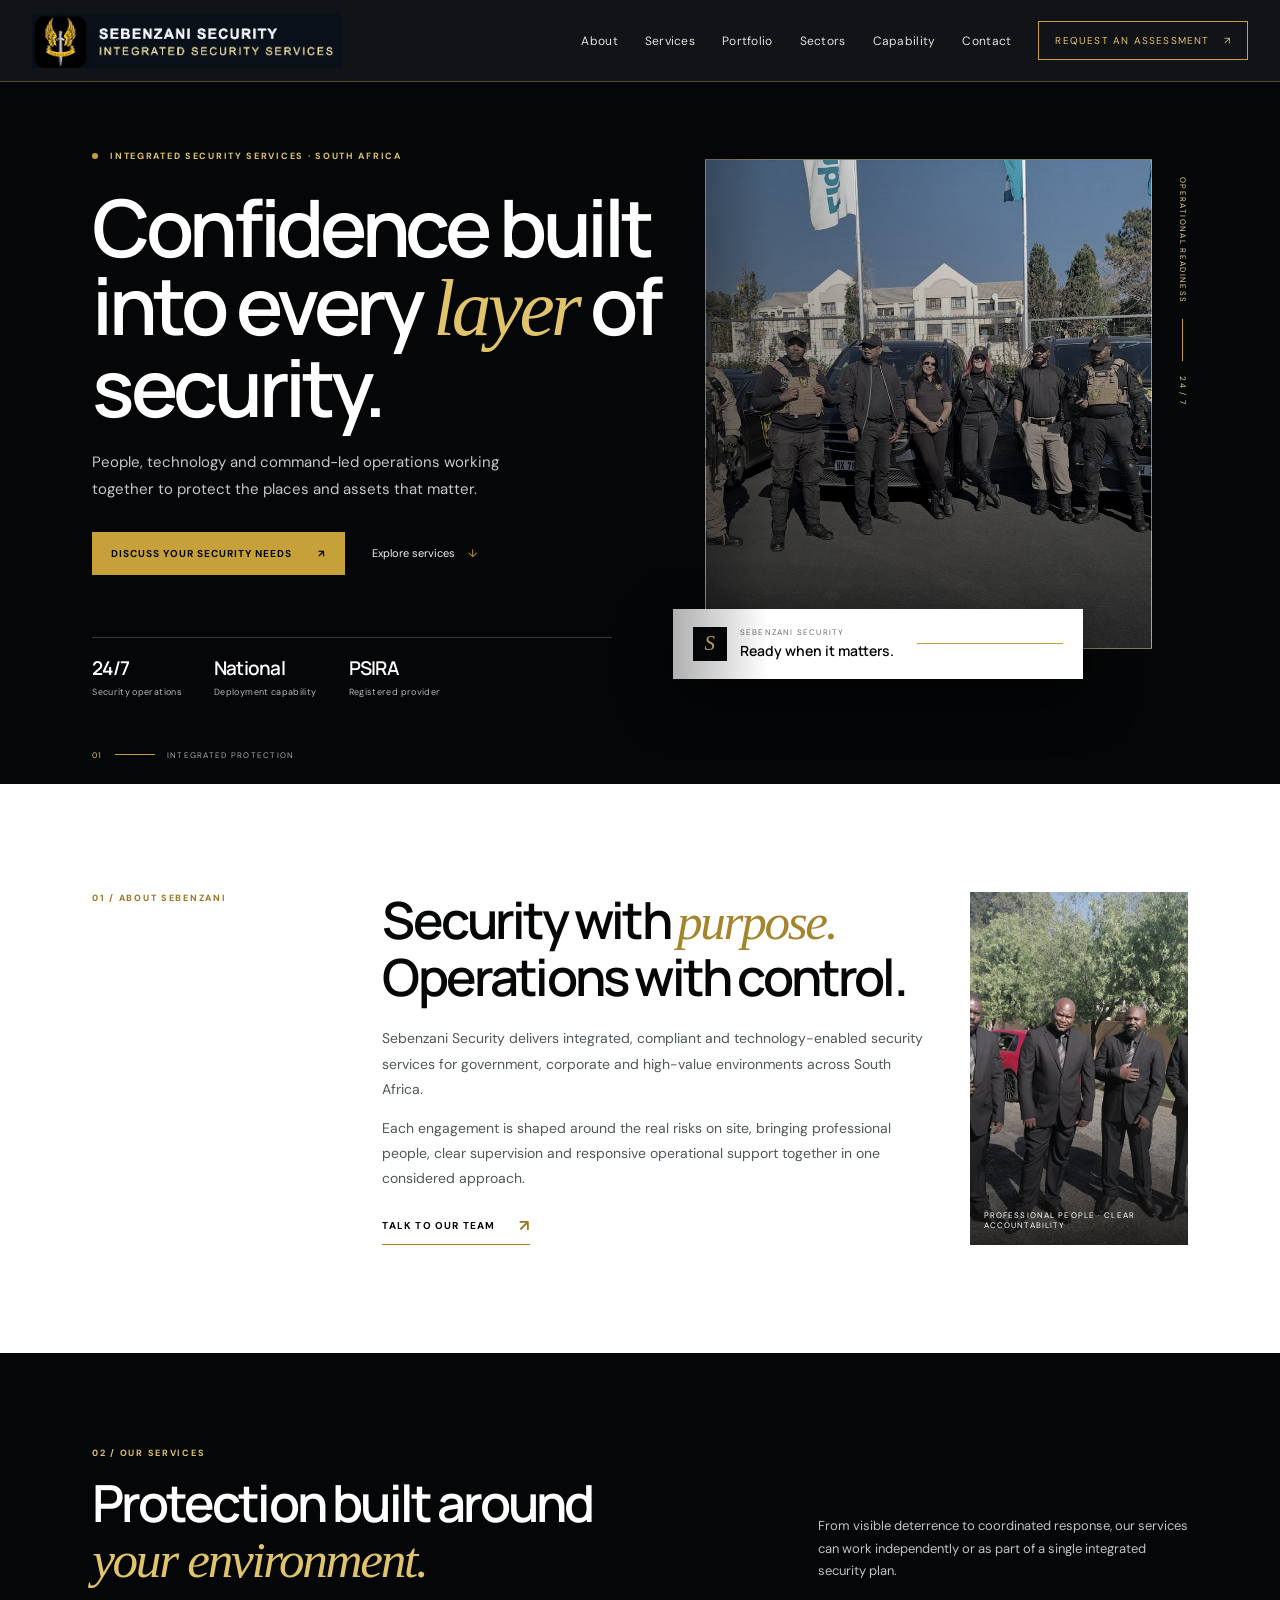
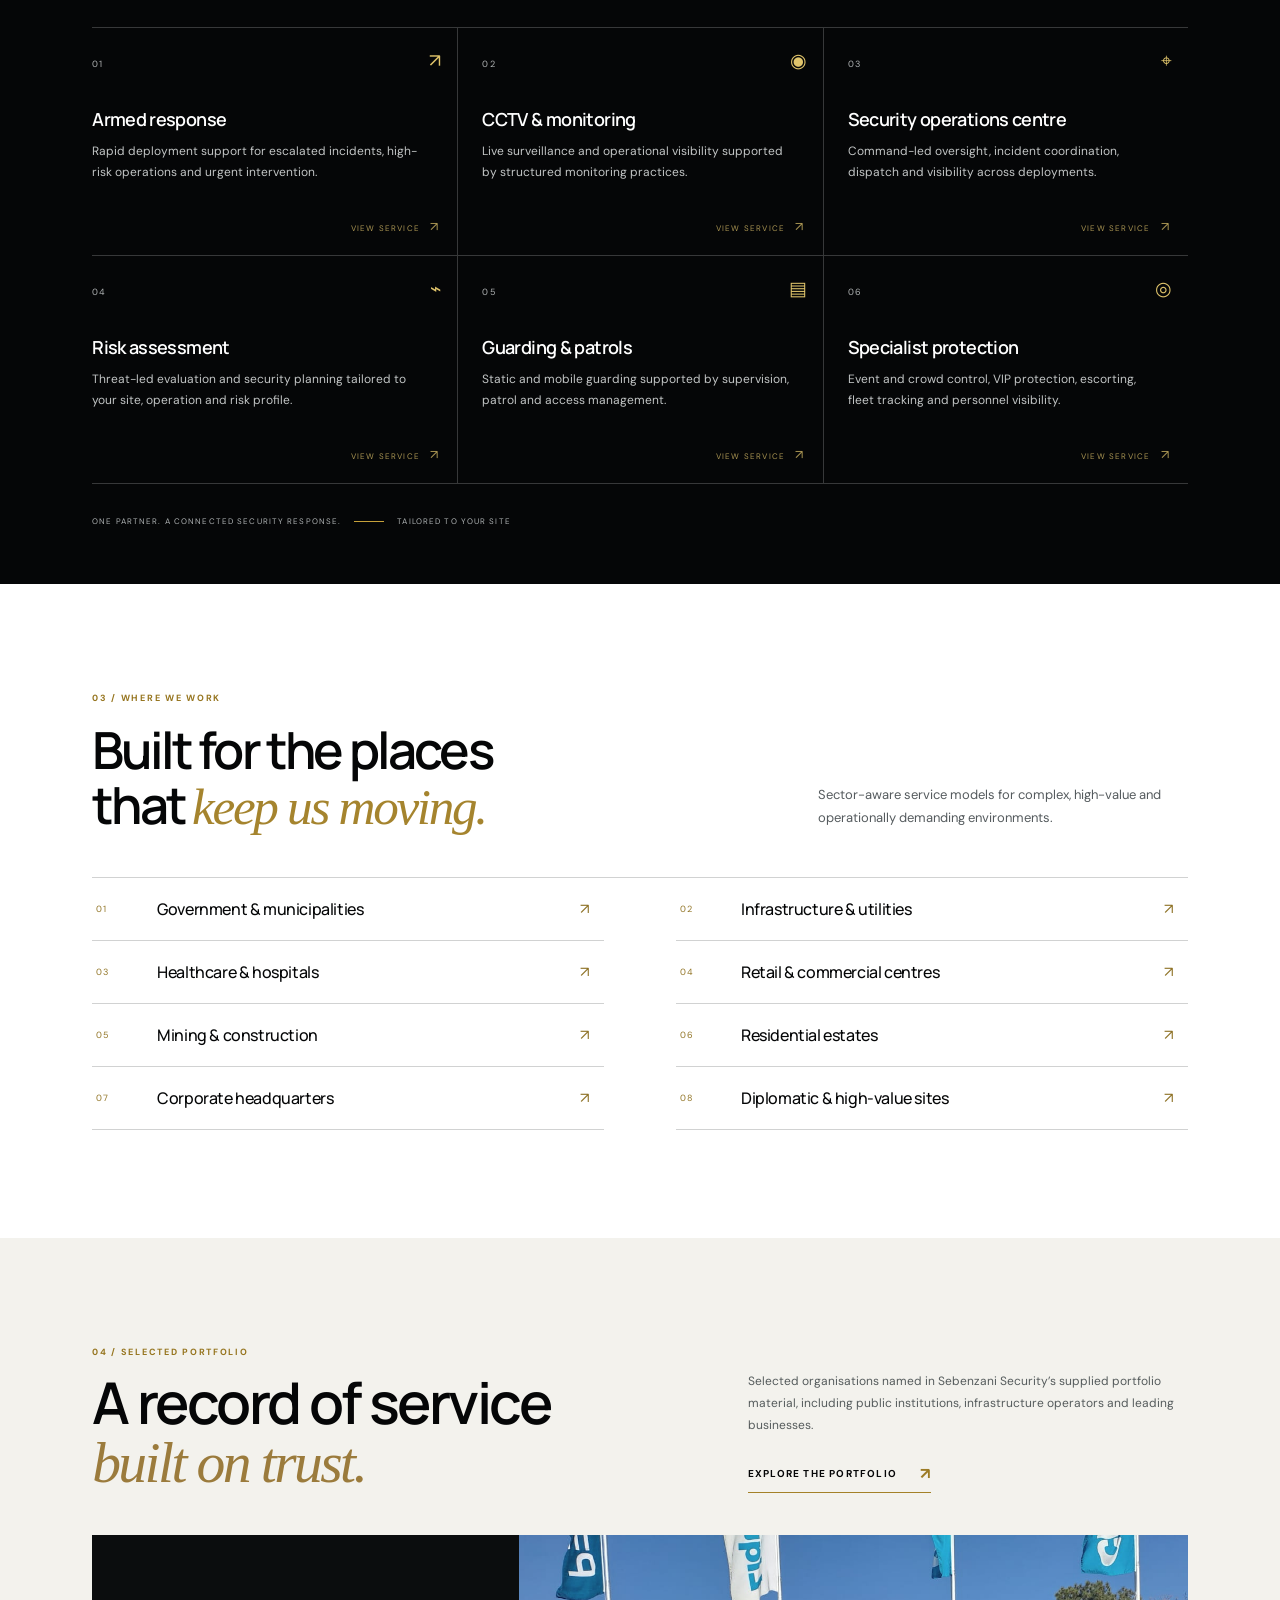
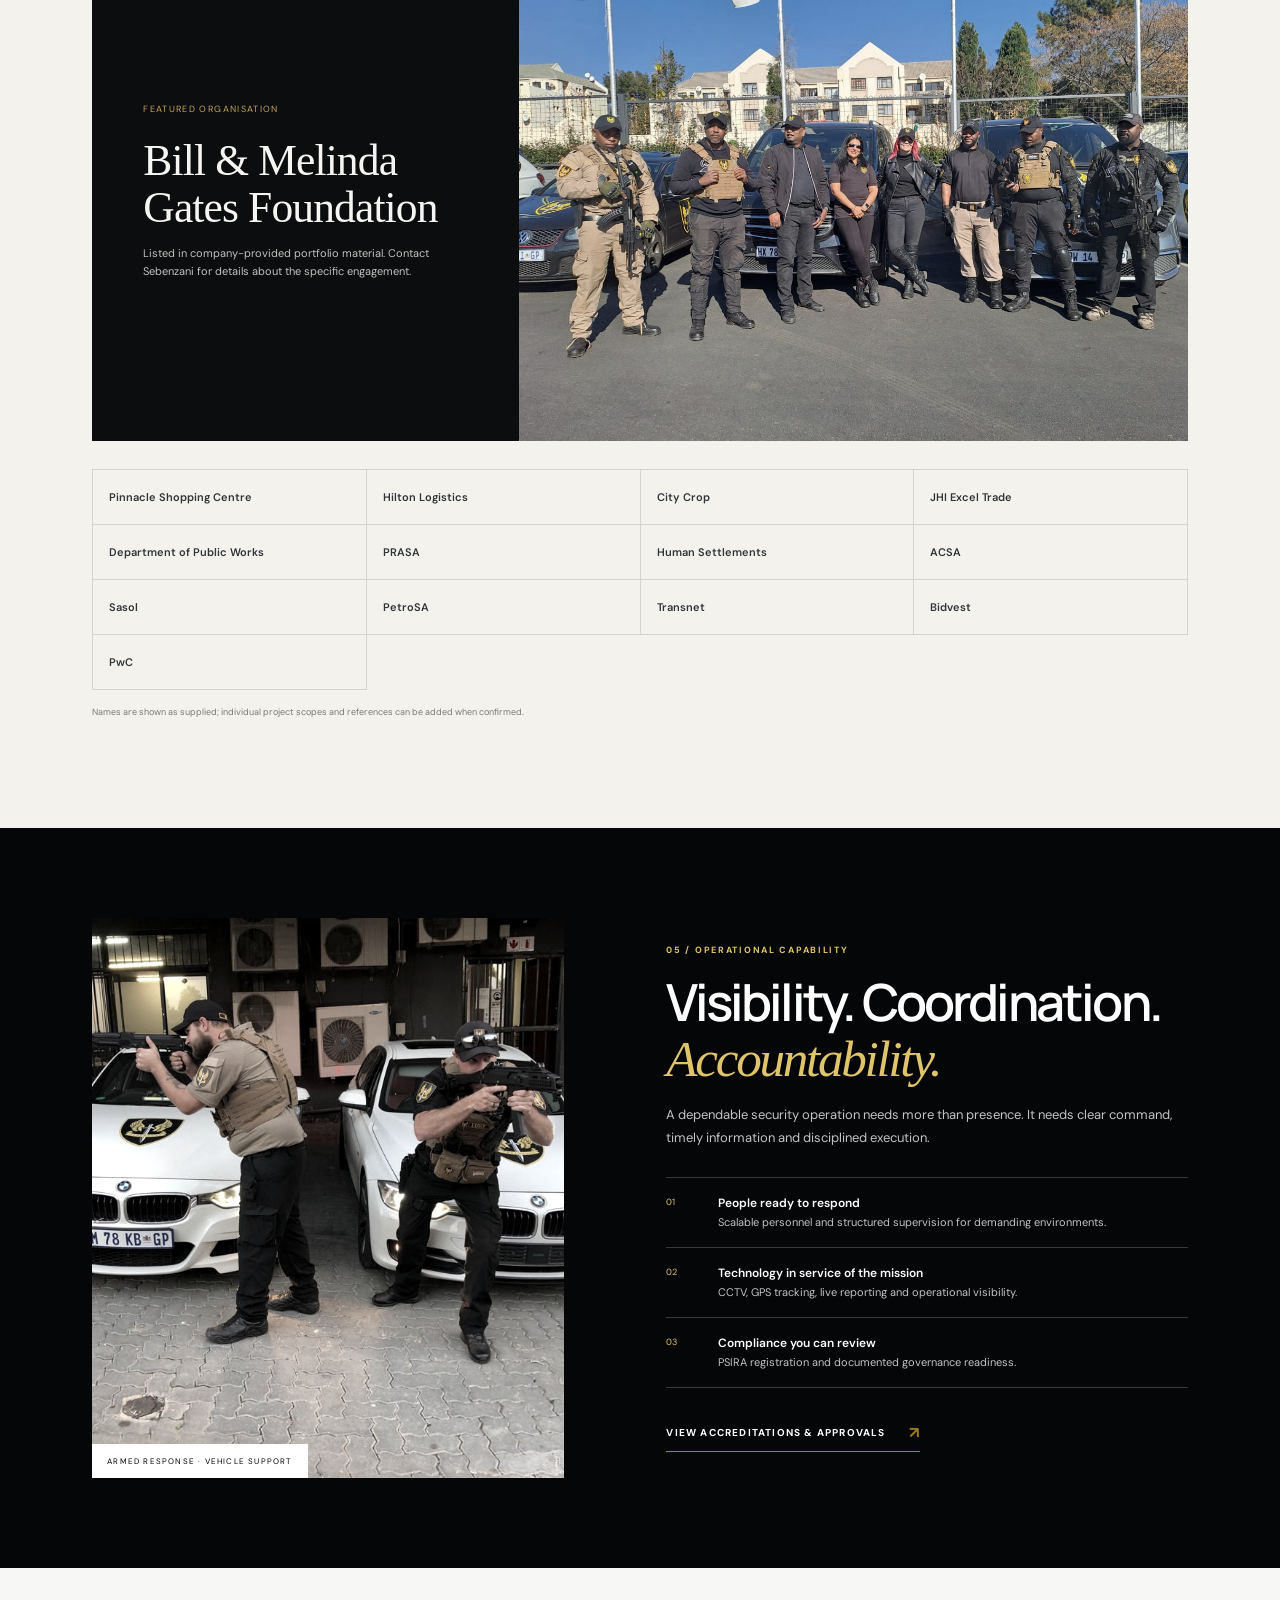
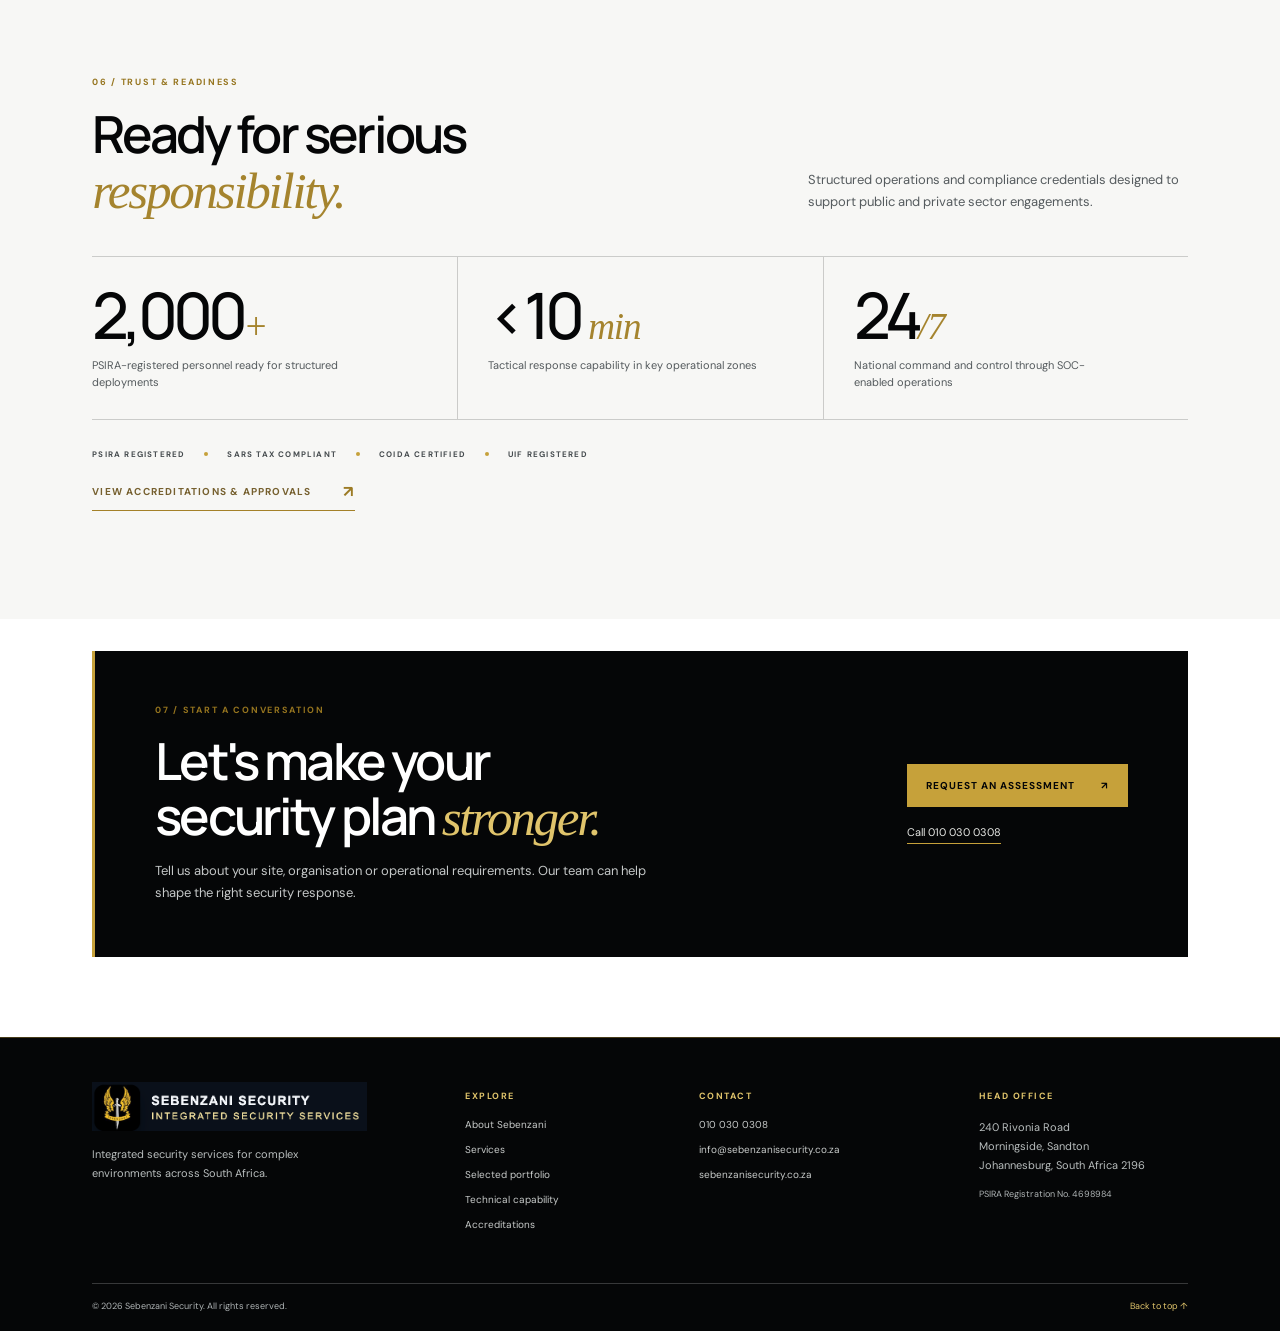
==== index.html @ d7dbc079 "Prepare Sebenzani Security site for deployment" ====
<!doctype html>
<html lang="en-ZA">
<head>
  <meta charset="utf-8">
  <meta name="viewport" content="width=device-width, initial-scale=1">
  <meta name="theme-color" content="#111820">
  <meta name="description" content="Sebenzani Security delivers integrated security services, armed response, CCTV monitoring and operational support across South Africa.">
  <title>Sebenzani Security | Integrated Security Services</title>
  <link rel="stylesheet" href="styles.css">
</head>
<body>
  <a class="skip-link" href="#main">Skip to content</a>
  <header class="site-header">
    <div class="nav-wrap">
      <a class="brand" href="#home" aria-label="Sebenzani Security home">
        <img src="assets/logo-header.png" alt="Sebenzani Security — Integrated Security Services">
      </a>
      <button class="menu-toggle" aria-expanded="false" aria-controls="site-nav" aria-label="Open navigation"><span></span><span></span></button>
      <nav id="site-nav" class="site-nav" aria-label="Main navigation">
        <a href="#about">About</a><a href="#services">Services</a><a href="#portfolio">Portfolio</a><a href="#sectors">Sectors</a><a href="#capability">Capability</a><a href="#contact">Contact</a>
        <a class="nav-cta" href="assessment.html">Request an assessment <span aria-hidden="true">↗</span></a>
      </nav>
    </div>
  </header>

  <main id="main">
    <section class="hero" id="home">
      <div class="hero-copy">
        <p class="eyebrow"><span></span> Integrated security services · South Africa</p>
        <h1>Confidence built into every <em>layer</em> of security.</h1>
        <p class="hero-lede">People, technology and command-led operations working together to protect the places and assets that matter.</p>
        <div class="hero-actions"><a class="button button-gold" href="assessment.html">Discuss your security needs <span aria-hidden="true">↗</span></a><a class="text-link" href="#services">Explore services <span aria-hidden="true">↓</span></a></div>
        <div class="hero-proof"><div><strong>24/7</strong><span>Security operations</span></div><div><strong>National</strong><span>Deployment capability</span></div><div><strong>PSIRA</strong><span>Registered provider</span></div></div>
      </div>
      <div class="hero-visual" role="img" aria-label="Sebenzani security operations, personnel and fleet">
        <div class="visual-image"></div>
        <div class="visual-caption"><span class="caption-mark">S</span><div><small>SEBENZANI SECURITY</small><strong>Ready when it matters.</strong></div><span class="caption-rule"></span></div>
        <div class="vertical-note">OPERATIONAL READINESS <i></i> 24 / 7</div>
      </div>
      <div class="hero-index"><span>01</span><i></i><span>INTEGRATED PROTECTION</span></div>
    </section>

    <section class="intro section" id="about">
      <div class="section-kicker">01 / ABOUT SEBENZANI</div>
      <div class="intro-main"><h2>Security with <em>purpose.</em><br>Operations with control.</h2><p>Sebenzani Security delivers integrated, compliant and technology-enabled security services for government, corporate and high-value environments across South Africa.</p><p>Each engagement is shaped around the real risks on site, bringing professional people, clear supervision and responsive operational support together in one considered approach.</p><a class="arrow-link" href="#contact">Talk to our team <span>↗</span></a></div>
      <div class="intro-side intro-photo"><img src="assets/team-professional.jpg" alt="Sebenzani Security team in professional business attire"><span>PROFESSIONAL PEOPLE · CLEAR ACCOUNTABILITY</span></div>
    </section>

    <section class="services section section-dark" id="services">
      <div class="section-top"><div><div class="section-kicker">02 / OUR SERVICES</div><h2>Protection built around<br><em>your environment.</em></h2></div><p>From visible deterrence to coordinated response, our services can work independently or as part of a single integrated security plan.</p></div>
      <div class="service-grid">
        <article class="service-card"><span class="card-number">01</span><div class="service-icon">↗</div><h3>Armed response</h3><p>Rapid deployment support for escalated incidents, high-risk operations and urgent intervention.</p><a href="services/armed-response.html" aria-label="View armed response service details">View service <span>↗</span></a></article>
        <article class="service-card"><span class="card-number">02</span><div class="service-icon">◉</div><h3>CCTV &amp; monitoring</h3><p>Live surveillance and operational visibility supported by structured monitoring practices.</p><a href="services/cctv-monitoring.html" aria-label="View CCTV and monitoring service details">View service <span>↗</span></a></article>
        <article class="service-card"><span class="card-number">03</span><div class="service-icon">⌖</div><h3>Security operations centre</h3><p>Command-led oversight, incident coordination, dispatch and visibility across deployments.</p><a href="services/security-operations-centre.html" aria-label="View security operations centre service details">View service <span>↗</span></a></article>
        <article class="service-card"><span class="card-number">04</span><div class="service-icon">⌁</div><h3>Risk assessment</h3><p>Threat-led evaluation and security planning tailored to your site, operation and risk profile.</p><a href="services/risk-assessment.html" aria-label="View risk assessment service details">View service <span>↗</span></a></article>
        <article class="service-card"><span class="card-number">05</span><div class="service-icon">▤</div><h3>Guarding &amp; patrols</h3><p>Static and mobile guarding supported by supervision, patrol and access management.</p><a href="services/guarding-patrols.html" aria-label="View guarding and patrols service details">View service <span>↗</span></a></article>
        <article class="service-card"><span class="card-number">06</span><div class="service-icon">◎</div><h3>Specialist protection</h3><p>Event and crowd control, VIP protection, escorting, fleet tracking and personnel visibility.</p><a href="services/specialist-protection.html" aria-label="View specialist protection service details">View service <span>↗</span></a></article>
      </div>
      <div class="service-foot"><span>ONE PARTNER. A CONNECTED SECURITY RESPONSE.</span><span class="gold-dash"></span><span>TAILORED TO YOUR SITE</span></div>
    </section>

    <section class="sectors section" id="sectors">
      <div class="section-kicker">03 / WHERE WE WORK</div>
      <div class="sector-heading"><h2>Built for the places<br>that <em>keep us moving.</em></h2><p>Sector-aware service models for complex, high-value and operationally demanding environments.</p></div>
      <div class="sector-list">
        <div><span>01</span><strong>Government &amp; municipalities</strong><b>↗</b></div><div><span>02</span><strong>Infrastructure &amp; utilities</strong><b>↗</b></div>
        <div><span>03</span><strong>Healthcare &amp; hospitals</strong><b>↗</b></div><div><span>04</span><strong>Retail &amp; commercial centres</strong><b>↗</b></div>
        <div><span>05</span><strong>Mining &amp; construction</strong><b>↗</b></div><div><span>06</span><strong>Residential estates</strong><b>↗</b></div>
        <div><span>07</span><strong>Corporate headquarters</strong><b>↗</b></div><div><span>08</span><strong>Diplomatic &amp; high-value sites</strong><b>↗</b></div>
      </div>
    </section>

    <section class="home-portfolio section" id="portfolio">
      <div class="portfolio-home-heading"><div><div class="section-kicker">04 / SELECTED PORTFOLIO</div><h2>A record of service<br><em>built on trust.</em></h2></div><div class="portfolio-home-intro"><p>Selected organisations named in Sebenzani Security’s supplied portfolio material, including public institutions, infrastructure operators and leading businesses.</p><a class="arrow-link" href="portfolio.html">Explore the portfolio <span>↗</span></a></div></div>
      <div class="portfolio-home-feature"><div class="portfolio-home-feature-copy"><span>FEATURED ORGANISATION</span><h3>Bill &amp; Melinda<br>Gates Foundation</h3><p>Listed in company-provided portfolio material. Contact Sebenzani for details about the specific engagement.</p></div><div class="portfolio-home-feature-image"><img src="assets/fleet-team.jpg" alt="Sebenzani Security personnel and fleet"></div></div>
      <div class="portfolio-name-grid" aria-label="Other organisations listed in supplied portfolio material"><span>Pinnacle Shopping Centre</span><span>Hilton Logistics</span><span>City Crop</span><span>JHI Excel Trade</span><span>Department of Public Works</span><span>PRASA</span><span>Human Settlements</span><span>ACSA</span><span>Sasol</span><span>PetroSA</span><span>Transnet</span><span>Bidvest</span><span>PwC</span></div>
      <p class="portfolio-home-note">Names are shown as supplied; individual project scopes and references can be added when confirmed.</p>
    </section>

    <section class="capability section section-dark" id="capability">
      <div class="capability-image"><img src="assets/armed-response.jpg" alt="Sebenzani Security armed response officers positioned with company vehicles"><span class="image-label">ARMED RESPONSE · VEHICLE SUPPORT</span></div>
      <div class="capability-copy"><div class="section-kicker">05 / OPERATIONAL CAPABILITY</div><h2>Visibility. Coordination. <em>Accountability.</em></h2><p class="capability-lede">A dependable security operation needs more than presence. It needs clear command, timely information and disciplined execution.</p>
        <div class="capability-points"><div><span>01</span><p><strong>People ready to respond</strong><br>Scalable personnel and structured supervision for demanding environments.</p></div><div><span>02</span><p><strong>Technology in service of the mission</strong><br>CCTV, GPS tracking, live reporting and operational visibility.</p></div><div><span>03</span><p><strong>Compliance you can review</strong><br>PSIRA registration and documented governance readiness.</p></div></div>
        <a class="arrow-link" href="assessment.html#accreditations">View accreditations &amp; approvals <span>↗</span></a>
      </div>
    </section>

    <section class="proof section">
      <div class="section-kicker">06 / TRUST &amp; READINESS</div><div class="proof-heading"><h2>Ready for serious<br><em>responsibility.</em></h2><p>Structured operations and compliance credentials designed to support public and private sector engagements.</p></div>
      <div class="proof-row"><div class="proof-stat"><strong>2,000<span>+</span></strong><small>PSIRA-registered personnel ready for structured deployments</small></div><div class="proof-stat"><strong>&lt;10 <span>min</span></strong><small>Tactical response capability in key operational zones</small></div><div class="proof-stat"><strong>24<span>/7</span></strong><small>National command and control through SOC-enabled operations</small></div></div>
      <div class="compliance"><span>PSIRA REGISTERED</span><i></i><span>SARS TAX COMPLIANT</span><i></i><span>COIDA CERTIFIED</span><i></i><span>UIF REGISTERED</span></div><a class="arrow-link compliance-link" href="assessment.html#accreditations">View accreditations &amp; approvals <span>↗</span></a>
    </section>

    <section class="contact section" id="contact">
      <div class="contact-panel"><div><div class="section-kicker">07 / START A CONVERSATION</div><h2>Let's make your<br>security plan <em>stronger.</em></h2><p>Tell us about your site, organisation or operational requirements. Our team can help shape the right security response.</p></div><div class="contact-actions"><a class="button button-gold" href="assessment.html">Request an assessment <span>↗</span></a><a class="contact-phone" href="tel:+27100300308">Call 010 030 0308</a></div></div>
    </section>
  </main>
  <footer class="site-footer">
    <div class="footer-main"><div class="footer-brand"><img src="assets/logo-header.png" alt="Sebenzani Security"><p>Integrated security services for complex environments across South Africa.</p></div><div><h3>Explore</h3><a href="#about">About Sebenzani</a><a href="#services">Services</a><a href="#portfolio">Selected portfolio</a><a href="#capability">Technical capability</a><a href="assessment.html#accreditations">Accreditations</a></div><div><h3>Contact</h3><a href="tel:+27100300308">010 030 0308</a><a href="mailto:info@sebenzanisecurity.co.za">info@sebenzanisecurity.co.za</a><a href="https://sebenzanisecurity.co.za">sebenzanisecurity.co.za</a></div><div><h3>Head office</h3><p>240 Rivonia Road<br>Morningside, Sandton<br>Johannesburg, South Africa 2196</p><small>PSIRA Registration No. 4698984</small></div></div>
    <div class="footer-bottom"><span>© <span id="year">2026</span> Sebenzani Security. All rights reserved.</span><a href="#home">Back to top ↑</a></div>
  </footer>
  <script src="script.js"></script>
</body>
</html>
---- styles.css ----
@import url('https://fonts.googleapis.com/css2?family=DM+Sans:wght@400;500;600;700&family=Manrope:wght@400;500;600;700;800&display=swap');
:root{--black:#050607;--black-2:#0b0d0f;--white:#fff;--chalk:#f7f7f5;--gold:#c6a13a;--gold-light:#e0c46b;--grey:#5f6569;--line:rgba(255,255,255,.2);--line-dark:rgba(5,6,7,.18);--sans:'DM Sans',Arial,sans-serif;--display:'Manrope','DM Sans',Arial,sans-serif;--serif:Georgia,'Times New Roman',serif}
*{box-sizing:border-box}html{scroll-behavior:smooth;scroll-padding-top:84px}body{margin:0;background:var(--white);color:var(--black);font-family:var(--sans);-webkit-font-smoothing:antialiased}a{color:inherit;text-decoration:none}.skip-link{position:absolute;top:-60px;left:16px;z-index:100;background:var(--gold);padding:12px}.skip-link:focus{top:12px}
.site-header{height:82px;position:sticky;top:0;z-index:20;background:rgba(13,15,19,.98);border-bottom:1px solid rgba(198,161,58,.38)}.nav-wrap{width:min(1360px,calc(100% - 64px));height:100%;margin:auto;display:flex;align-items:center;justify-content:space-between;gap:34px}.brand{display:block;width:310px;flex:0 1 310px}.brand img{display:block;width:100%;height:auto}.site-nav{display:flex;align-items:center;gap:clamp(17px,2.1vw,32px);color:#e2e2df;font-size:12px;letter-spacing:.025em}.site-nav>a:not(.nav-cta){transition:color .2s}.site-nav>a:not(.nav-cta):hover{color:var(--gold-light)}.nav-cta{border:1px solid var(--gold);color:var(--gold-light);padding:12px 16px;white-space:nowrap;font-size:10px;letter-spacing:.12em;text-transform:uppercase;transition:background .25s,color .25s,transform .25s}.nav-cta:hover{background:var(--gold);color:var(--black);transform:scale(1.035)}.nav-cta span{padding-left:10px}.menu-toggle{display:none}
.hero{position:relative;min-height:690px;background:var(--black);color:var(--white);display:grid;grid-template-columns:1.1fr .9fr;align-items:center;padding:68px max(7.2vw,40px) 86px;overflow:hidden}.hero:before{content:"";position:absolute;inset:0 auto 0 0;width:60%;background:linear-gradient(90deg,#050607 35%,rgba(5,6,7,.9) 65%,transparent);z-index:1;pointer-events:none}.hero-copy{position:relative;z-index:2;max-width:700px;padding-left:max(0px,calc((100vw - 1360px)/2 - 7.2vw))}.eyebrow,.section-kicker{font-size:9px;letter-spacing:.19em;text-transform:uppercase;color:var(--gold-light);font-weight:700}.eyebrow{display:flex;align-items:center;gap:12px;margin:0 0 26px}.eyebrow span{width:6px;height:6px;background:var(--gold);border-radius:50%}h1,h2,h3,p{margin-top:0}h1,h2{font-family:var(--display);font-weight:600;letter-spacing:-.055em}h1{font-size:clamp(52px,6.2vw,88px);line-height:.98;max-width:720px;margin-bottom:24px}h1 em,h2 em{font-family:var(--serif);font-weight:400;letter-spacing:-.045em;color:var(--gold-light)}.hero-lede{font-size:15px;line-height:1.75;color:#c5c8c8;max-width:470px;margin-bottom:30px}.hero-actions{display:flex;align-items:center;gap:27px}.button{display:inline-flex;align-items:center;justify-content:center;gap:26px;padding:15px 19px;font-size:10px;font-weight:700;letter-spacing:.1em;text-transform:uppercase;transition:transform .25s,background .25s,color .25s}.button:hover{transform:scale(1.045)}.button-gold{background:var(--gold);color:var(--black)}.button-gold:hover{background:var(--gold-light)}.text-link{font-size:11px;color:#f2f2ef;transition:color .2s}.text-link:hover{color:var(--gold-light)}.text-link span{padding-left:10px;color:var(--gold)}.hero-proof{display:flex;gap:32px;margin-top:62px;padding-top:17px;border-top:1px solid var(--line);max-width:520px}.hero-proof div{display:flex;flex-direction:column;gap:5px}.hero-proof strong{font:600 19px var(--display);color:var(--white);letter-spacing:-.04em}.hero-proof span{font-size:9px;color:#b4b7b8;letter-spacing:.04em}.hero-visual{position:relative;height:520px;margin:0 0 10px 10px}.visual-image{position:absolute;inset:0 36px 30px 0;background:#121416 url('assets/fleet-team.jpg') center 48%/cover no-repeat;filter:grayscale(.58) contrast(1.06);border:1px solid rgba(224,196,107,.6)}.visual-image:after{content:"";position:absolute;inset:0;background:linear-gradient(180deg,rgba(0,0,0,.02),rgba(0,0,0,.6)),linear-gradient(90deg,rgba(0,0,0,.22),transparent 80%)}.visual-caption{position:absolute;display:flex;align-items:center;gap:13px;left:-32px;bottom:0;width:min(410px,90%);padding:18px 20px;background:var(--white);color:var(--black);box-shadow:0 18px 50px #0008}.caption-mark{width:34px;height:34px;display:grid;place-items:center;background:var(--black);color:var(--gold-light);font:italic 21px var(--serif)}.visual-caption div{display:flex;flex-direction:column;gap:4px}.visual-caption small{font-size:8px;letter-spacing:.15em;color:#686b6d}.visual-caption strong{font:600 14px var(--display)}.caption-rule{height:1px;background:var(--gold);flex:1;margin-left:10px}.vertical-note{position:absolute;right:0;top:18px;writing-mode:vertical-rl;color:#e8d59c;font-size:8px;letter-spacing:.17em}.vertical-note i{display:inline-block;width:1px;height:42px;margin:12px auto;background:var(--gold)}.hero-index{position:absolute;bottom:24px;left:7.2vw;display:flex;align-items:center;gap:12px;color:#a7aaab;font-size:8px;letter-spacing:.16em;z-index:2}.hero-index span:first-child{color:var(--gold-light)}.hero-index i{height:1px;width:40px;background:var(--gold)}
.section{padding:108px max(7.2vw,40px)}.intro{display:grid;grid-template-columns:.66fr 1.45fr .58fr;gap:42px;max-width:1600px;margin:auto;background:var(--white)}.section-kicker{color:#96751f}.intro-main{max-width:720px}.intro h2,.section h2{font-size:clamp(38px,4vw,58px);line-height:1.08;margin:0 0 22px}.intro h2 em,.sectors h2 em,.proof h2 em{color:#a5842e}.intro-main>p{font-size:14px;line-height:1.8;color:#50565a;max-width:680px}.arrow-link{display:inline-flex;gap:23px;align-items:center;margin-top:9px;padding-bottom:8px;border-bottom:1px solid #a48128;font-size:10px;font-weight:700;letter-spacing:.12em;text-transform:uppercase;transition:gap .2s,color .2s}.arrow-link:hover{gap:30px;color:#8d6d1e}.arrow-link span{color:#9c7b25;font-size:16px}.intro-side{align-self:stretch;padding:0}.intro-photo{position:relative;min-height:300px;overflow:hidden}.intro-photo img{display:block;width:100%;height:100%;position:absolute;inset:0;object-fit:cover;object-position:center;filter:grayscale(.35)}.intro-photo:after{content:"";position:absolute;inset:45% 0 0;background:linear-gradient(transparent,rgba(0,0,0,.78))}.intro-photo span{position:absolute;z-index:1;left:14px;right:14px;bottom:15px;color:#fff;font-size:8px;letter-spacing:.14em}
.section-dark{background:var(--black);color:var(--white)}.section-dark .section-kicker{color:var(--gold-light)}.services{padding-top:94px;padding-bottom:58px}.section-top{max-width:1360px;margin:0 auto 40px;display:flex;align-items:end;justify-content:space-between;gap:60px}.section-top h2{margin:16px 0 0}.section-top>p{max-width:370px;margin:0 0 4px;color:#c0c3c4;font-size:13px;line-height:1.75}.service-grid{max-width:1360px;margin:auto;display:grid;grid-template-columns:repeat(3,1fr);border-top:1px solid var(--line)}.service-card{position:relative;min-height:228px;padding:23px 24px 24px 0;border-bottom:1px solid var(--line);transition:transform .28s ease,background .28s ease,padding .28s ease;transform-origin:center}.service-card:nth-child(3n+2){padding-left:24px;border-left:1px solid var(--line)}.service-card:nth-child(3n){padding-left:24px;border-left:1px solid var(--line)}.service-card:hover{transform:scale(1.025);background:#101214;z-index:1;padding-right:19px;padding-left:8px}.service-card:nth-child(3n+2):hover,.service-card:nth-child(3n):hover{padding-left:30px}.card-number{font-size:9px;letter-spacing:.13em;color:#afb2b3}.service-icon{position:absolute;top:20px;right:16px;color:var(--gold-light);font-size:19px;transition:transform .25s}.service-card:hover .service-icon{transform:scale(1.15) rotate(8deg)}.service-card h3{font:600 18px var(--display);letter-spacing:-.035em;margin:35px 0 10px}.service-card p{color:#c2c5c5;font-size:12px;line-height:1.7;max-width:330px;margin:0}.service-card>a{position:absolute;right:18px;bottom:20px;color:var(--gold-light);font-size:8px;text-transform:uppercase;letter-spacing:.15em;opacity:.75;transition:opacity .2s}.service-card:hover>a{opacity:1}.service-card>a span{padding-left:7px;font-size:13px}.service-foot{max-width:1360px;margin:32px auto 0;display:flex;align-items:center;gap:13px;color:#aeb2b3;font-size:8px;letter-spacing:.14em}.gold-dash{width:30px;height:1px;background:var(--gold)}
.sectors{max-width:1600px;margin:auto;background:var(--white)}.sector-heading{display:flex;justify-content:space-between;align-items:end;gap:55px;margin:18px 0 42px}.sector-heading h2{margin:0}.sector-heading p{max-width:370px;color:#555b5e;font-size:13px;line-height:1.75;margin:0 0 5px}.sector-list{display:grid;grid-template-columns:1fr 1fr;border-top:1px solid var(--line-dark)}.sector-list>div{display:grid;grid-template-columns:48px 1fr 20px;align-items:center;gap:13px;padding:20px 4px;border-bottom:1px solid var(--line-dark);transition:padding .22s,background .22s,transform .22s}.sector-list>div:nth-child(odd){margin-right:36px}.sector-list>div:nth-child(even){margin-left:36px}.sector-list>div:hover{background:#f7f6f1;padding-left:12px;transform:scale(1.015)}.sector-list span{color:#927526;font-size:9px;letter-spacing:.08em}.sector-list strong{font:500 16px var(--display);letter-spacing:-.025em}.sector-list b{font-weight:400;color:#8e7226;font-size:15px;transition:transform .2s}.sector-list>div:hover b{transform:translate(3px,-3px)}
.capability{display:grid;grid-template-columns:.95fr 1.05fr;gap:clamp(50px,8vw,125px);align-items:center;padding-top:90px;padding-bottom:90px}.capability-image{position:relative;height:560px;max-width:590px;overflow:hidden}.capability-image img{width:100%;height:100%;object-fit:cover;object-position:center;filter:grayscale(.55) contrast(1.05);transition:transform .8s cubic-bezier(.2,.7,.2,1)}.capability-image:hover img{transform:scale(1.04)}.image-label{position:absolute;left:0;bottom:0;background:var(--white);color:var(--black);padding:12px 15px;font-size:8px;letter-spacing:.15em}.capability-copy{max-width:590px}.capability-copy h2{margin:18px 0}.capability-lede{color:#c1c4c5;line-height:1.75;font-size:13px;margin-bottom:27px}.capability-points{border-top:1px solid var(--line);margin-bottom:25px}.capability-points>div{display:grid;grid-template-columns:38px 1fr;gap:14px;border-bottom:1px solid var(--line);padding:15px 0}.capability-points>div>span{font-size:9px;color:var(--gold-light);padding-top:3px}.capability-points p{color:#c0c3c4;font-size:11px;line-height:1.7;margin:0}.capability-points strong{font-size:12px;color:var(--white);font-weight:600}
.proof{max-width:1600px;margin:auto;background:var(--chalk)}.proof-heading{display:flex;align-items:end;justify-content:space-between;gap:55px;margin:18px 0 38px}.proof-heading h2{margin:0}.proof-heading p{max-width:380px;color:#555b5e;font-size:13px;line-height:1.7;margin-bottom:5px}.proof-row{display:grid;grid-template-columns:repeat(3,1fr);border-top:1px solid var(--line-dark);border-bottom:1px solid var(--line-dark)}.proof-stat{padding:26px 30px 27px 0;display:flex;flex-direction:column;gap:10px;transition:transform .25s}.proof-stat:hover{transform:scale(1.035);transform-origin:left center}.proof-stat+.proof-stat{border-left:1px solid var(--line-dark);padding-left:30px}.proof-stat strong{font:500 clamp(39px,5vw,65px)/1 var(--display);letter-spacing:-.075em;color:var(--black)}.proof-stat strong span{color:#a5842e;font-family:var(--serif);font-style:italic;font-size:.58em;letter-spacing:-.03em}.proof-stat small{font-size:11px;line-height:1.55;color:#545a5d;max-width:270px}.compliance{margin-top:29px;display:flex;align-items:center;gap:19px;color:#454b4e;font-size:8px;font-weight:700;letter-spacing:.15em}.compliance i{height:4px;width:4px;border-radius:50%;background:var(--gold)}
.contact{padding-top:32px;padding-bottom:80px;background:var(--white)}.contact-panel{max-width:1360px;margin:auto;background:var(--black);color:var(--white);padding:53px 60px;display:flex;justify-content:space-between;align-items:center;gap:50px;border-left:3px solid var(--gold)}.contact-panel h2{margin:17px 0 15px}.contact-panel>div:first-child>p{font-size:13px;line-height:1.7;color:#c4c7c7;max-width:500px;margin-bottom:0}.contact-actions{display:flex;flex-direction:column;align-items:flex-start;gap:18px;flex:0 0 auto}.contact-phone{font-size:11px;color:#e7e8e5;border-bottom:1px solid var(--gold);padding-bottom:4px;transition:color .2s}.contact-phone:hover{color:var(--gold-light)}
.site-footer{background:var(--black);color:#e3e4e0;padding:48px max(7.2vw,40px) 0;border-top:1px solid rgba(198,161,58,.35)}.footer-main{max-width:1360px;margin:auto;display:grid;grid-template-columns:1.4fr .8fr 1fr .9fr;gap:48px;padding-bottom:40px}.footer-brand img{width:min(275px,100%);display:block;margin:-4px 0 14px}.footer-brand p,.footer-main p{font-size:11px;line-height:1.7;color:#b8bdbd;margin:0;max-width:270px}.footer-main h3{font-size:9px;text-transform:uppercase;letter-spacing:.17em;color:var(--gold-light);margin:4px 0 16px}.footer-main>div:not(.footer-brand) a{display:block;width:max-content;max-width:100%;font-size:10px;color:#c8cbca;margin:0 0 12px;transition:color .2s}.footer-main a:hover{color:var(--gold-light)}.footer-main small{display:block;margin-top:14px;font-size:9px;color:#aeb3b4}.footer-bottom{max-width:1360px;margin:auto;border-top:1px solid var(--line);padding:16px 0 19px;display:flex;justify-content:space-between;font-size:9px;color:#aeb3b4}.footer-bottom a{color:var(--gold-light)}
.reveal{opacity:0;transform:translateY(18px);transition:opacity .65s ease,transform .65s cubic-bezier(.2,.7,.2,1)}.reveal.in-view{opacity:1;transform:translateY(0)}
@media(max-width:1100px){.brand{width:265px;flex-basis:265px}.nav-wrap{width:calc(100% - 42px);gap:18px}.site-nav{gap:14px;font-size:11px}.nav-cta{padding:10px 11px;font-size:9px}.hero{padding-left:5vw;padding-right:5vw}.hero-copy{padding-left:0}.hero-visual{height:450px}.intro{grid-template-columns:.4fr 1.5fr .5fr;gap:26px}.section{padding-left:5vw;padding-right:5vw}.capability{gap:50px}.capability-image{height:480px}}
@media(max-width:780px){html{scroll-padding-top:70px}.site-header{height:70px}.nav-wrap{width:calc(100% - 28px)}.brand{width:228px;flex-basis:228px}.menu-toggle{display:flex;flex-direction:column;gap:6px;border:0;background:none;padding:11px;cursor:pointer}.menu-toggle span{width:22px;height:1px;background:var(--gold-light);transition:transform .2s}.menu-toggle[aria-expanded=true] span:first-child{transform:translateY(3.5px) rotate(45deg)}.menu-toggle[aria-expanded=true] span:last-child{transform:translateY(-3.5px) rotate(-45deg)}.site-nav{position:absolute;top:69px;left:0;right:0;background:#050607;padding:18px 22px 24px;display:none;align-items:stretch;flex-direction:column;gap:0;border-bottom:1px solid rgba(198,161,58,.4)}.site-nav.open{display:flex}.site-nav>a:not(.nav-cta){padding:12px 0;border-bottom:1px solid var(--line)}.nav-cta{margin-top:15px;text-align:center}.hero{grid-template-columns:1fr;padding:55px 23px 25px;gap:34px;min-height:0;align-items:start}.hero:before{display:none}.hero-copy{padding:0;z-index:2}.eyebrow{margin-bottom:22px}.hero h1{font-size:clamp(46px,10.5vw,64px);max-width:600px}.hero-lede{font-size:14px;max-width:430px}.hero-proof{margin-top:39px;gap:18px;max-width:460px}.hero-proof strong{font-size:17px}.hero-proof span{font-size:8px}.hero-visual{position:relative;right:auto;top:auto;bottom:auto;width:auto;height:300px;margin:0 12px 0 0;opacity:1}.visual-image{inset:0 20px 18px 0;background-position:center center;border:1px solid rgba(224,196,107,.55);filter:grayscale(.55) contrast(1.05)}.visual-image:after{background:linear-gradient(180deg,rgba(0,0,0,.02),rgba(0,0,0,.38))}.visual-caption{left:12px;bottom:0;width:min(350px,88%);padding:13px 15px}.vertical-note{display:none}.hero-index{position:relative;left:auto;bottom:auto;margin:0 0 0 0}.section{padding:72px 23px}.intro{grid-template-columns:1fr;gap:22px}.intro .section-kicker{margin:0}.intro-main{max-width:none}.intro h2,.section h2{font-size:clamp(37px,8.9vw,52px)}.intro-side{display:none}.intro-photo{display:block;height:220px;min-height:220px;margin-top:5px}.section-top,.sector-heading,.proof-heading{display:block}.section-top>p,.sector-heading p,.proof-heading p{margin-top:18px}.services{padding-bottom:40px}.section-top{margin-bottom:30px}.service-grid{grid-template-columns:1fr 1fr}.service-card,.service-card:nth-child(3n+2),.service-card:nth-child(3n){min-height:225px;padding:21px 16px 22px 0;border-left:0}.service-card:nth-child(even){padding-left:17px;border-left:1px solid var(--line)}.service-card h3{font-size:16px;margin-top:31px}.service-card p{font-size:11px}.service-card>a{right:13px;bottom:17px}.service-icon{right:12px}.service-card:hover{padding-left:5px}.service-card:nth-child(even):hover{padding-left:22px}.service-foot{font-size:7px;gap:8px}.sector-heading{margin:15px 0 30px}.sector-list{grid-template-columns:1fr}.sector-list>div:nth-child(odd),.sector-list>div:nth-child(even){margin:0}.sector-list strong{font-size:15px}.capability{grid-template-columns:1fr;gap:32px}.capability-image{height:min(90vw,500px);max-width:none;order:2}.capability-copy{order:1}.proof-heading{margin-bottom:24px}.proof-row{grid-template-columns:1fr}.proof-stat,.proof-stat+.proof-stat{padding:19px 0;border-left:0;border-bottom:1px solid var(--line-dark)}.proof-stat:last-child{border-bottom:0}.proof-stat strong{font-size:47px}.proof-stat small{max-width:360px}.compliance{flex-wrap:wrap;gap:11px;font-size:7px}.contact{padding-top:10px;padding-bottom:60px}.contact-panel{padding:34px 24px;display:block}.contact-actions{margin-top:25px}.footer-main{grid-template-columns:1fr 1fr;gap:31px 24px}.footer-brand{grid-column:1/-1}.site-footer{padding:39px 23px 0}.footer-bottom{font-size:8px}}
@media(max-width:420px){.brand{width:205px;flex-basis:205px}.hero{min-height:0;padding:48px 20px 24px}.hero-actions{align-items:flex-start;flex-direction:column;gap:15px}.hero-proof{gap:12px}.hero-proof strong{font-size:15px}.hero-proof span{font-size:7px}.service-grid{grid-template-columns:1fr}.service-card,.service-card:nth-child(3n+2),.service-card:nth-child(3n),.service-card:nth-child(even){min-height:196px;padding:19px 15px 20px 0;border-left:0}.service-card h3{margin-top:26px}.service-foot{flex-wrap:wrap}.footer-main{grid-template-columns:1fr}.footer-brand{grid-column:auto}.footer-bottom{gap:12px}.caption-rule{display:none}}
@media(prefers-reduced-motion:reduce){*,*::before,*::after{scroll-behavior:auto!important;transition:none!important;animation:none!important}.reveal{opacity:1;transform:none}}

.home-portfolio{background:#f3f2ed}.portfolio-home-heading{display:flex;justify-content:space-between;align-items:end;gap:40px;margin:0 0 42px}.portfolio-home-heading h2{font-size:clamp(39px,4.5vw,64px);line-height:1.02;letter-spacing:-.045em;margin:15px 0 0}.portfolio-home-heading h2 em{font-family:Georgia,serif;font-weight:400;color:#9b7b3c}.portfolio-home-intro{max-width:440px}.portfolio-home-intro p{color:#555b5c;font-size:12px;line-height:1.8;margin:0 0 18px}.portfolio-home-feature{display:grid;grid-template-columns:.78fr 1.22fr;min-height:330px;background:#0b0d0e;color:#f6f5f1}.portfolio-home-feature-copy{padding:38px clamp(24px,4vw,56px);align-self:center}.portfolio-home-feature-copy>span{font-size:9px;letter-spacing:.15em;color:#c5a45f}.portfolio-home-feature-copy h3{font:400 clamp(29px,3.4vw,46px)/1.08 Georgia,serif;letter-spacing:-.02em;margin:20px 0 13px}.portfolio-home-feature-copy p{font-size:11px;line-height:1.7;color:#c1c2be;max-width:360px;margin:0}.portfolio-home-feature-image{min-height:330px;overflow:hidden}.portfolio-home-feature-image img{width:100%;height:100%;object-fit:cover;filter:grayscale(25%);transition:transform .65s}.portfolio-home-feature-image:hover img{transform:scale(1.035)}.portfolio-name-grid{display:grid;grid-template-columns:repeat(4,1fr);border-left:1px solid #d5d3cc;border-top:1px solid #d5d3cc;margin-top:28px}.portfolio-name-grid span{min-height:55px;display:flex;align-items:center;padding:12px 16px;border-right:1px solid #d5d3cc;border-bottom:1px solid #d5d3cc;color:#303536;font-size:11px;font-weight:600;transition:background .2s,color .2s}.portfolio-name-grid span:hover{background:#e9e5d9;color:#715b2d}.portfolio-home-note{font-size:9px;line-height:1.6;color:#767a78;margin:15px 0 0}.compliance-link{display:inline-flex;margin-top:22px;color:#76602f}.compliance-link span{margin-left:9px}@media(max-width:780px){.portfolio-home-heading{display:block}.portfolio-home-intro{margin-top:18px}.portfolio-home-feature{grid-template-columns:1fr}.portfolio-home-feature-image{min-height:240px;max-height:300px}.portfolio-name-grid{grid-template-columns:repeat(2,1fr)}}

/* Quiet, purposeful interaction details */
.site-nav>a:not(.nav-cta){position:relative}.site-nav>a:not(.nav-cta)::after{content:"";position:absolute;left:0;right:100%;bottom:-7px;height:1px;background:var(--gold-light);transition:right .24s ease}.site-nav>a:not(.nav-cta):hover::after,.site-nav>a:not(.nav-cta):focus-visible::after{right:0}.button{position:relative;overflow:hidden;isolation:isolate;transition:transform .24s cubic-bezier(.2,.7,.2,1),background .25s,color .25s,box-shadow .25s}.button::after{content:"";position:absolute;top:-60%;bottom:-60%;left:-45%;width:28%;background:linear-gradient(90deg,transparent,rgba(255,255,255,.32),transparent);transform:translateX(-180%) skewX(-18deg);transition:transform .65s cubic-bezier(.2,.7,.2,1);z-index:0;pointer-events:none}.button:hover::after,.button:focus-visible::after{transform:translateX(650%) skewX(-18deg)}.button:active,.nav-cta:active{transform:scale(.975)}.button-gold:hover{box-shadow:0 9px 24px rgba(198,161,58,.2)}.service-card::before{content:"";position:absolute;left:0;top:0;height:2px;width:0;background:var(--gold-light);transition:width .3s cubic-bezier(.2,.7,.2,1)}.service-card:hover::before,.service-card:focus-within::before{width:100%}.service-card>a{transition:opacity .2s,transform .22s}.service-card:hover>a{transform:translateX(4px)}.arrow-link span{transition:transform .2s}.arrow-link:hover span{transform:translate(3px,-2px)}.accreditation-slots>a{position:relative}.accreditation-slots>a::after{content:"";position:absolute;left:0;bottom:0;width:0;height:2px;background:var(--gold-light);transition:width .28s}.accreditation-slots>a:hover::after,.accreditation-slots>a:focus-visible::after{width:100%}.portfolio-name-grid span{cursor:default}
.page-transition{position:fixed;inset:0;z-index:9999;pointer-events:none;display:grid;place-items:center;background:#070809;transform:translateY(-105%);will-change:transform}.page-transition.is-leaving{transform:translateY(0);transition:transform .36s cubic-bezier(.76,0,.24,1)}.page-transition.is-arriving{animation:pageReveal .52s cubic-bezier(.76,0,.24,1) both}.page-transition-mark{display:flex;align-items:center;gap:14px;color:#eeeae0;font-size:10px;font-weight:600;letter-spacing:.22em;text-transform:uppercase}.page-transition-mark i{width:35px;height:1px;background:var(--gold-light);position:relative}.page-transition-mark i::after{content:"";position:absolute;right:0;top:-2px;width:5px;height:5px;border-radius:50%;background:var(--gold-light)}@keyframes pageReveal{0%{transform:translateY(0)}100%{transform:translateY(-105%)}}@media(prefers-reduced-motion:reduce){.page-transition.is-arriving{animation:none;transform:translateY(-105%)}.page-transition.is-leaving{transition:none}}
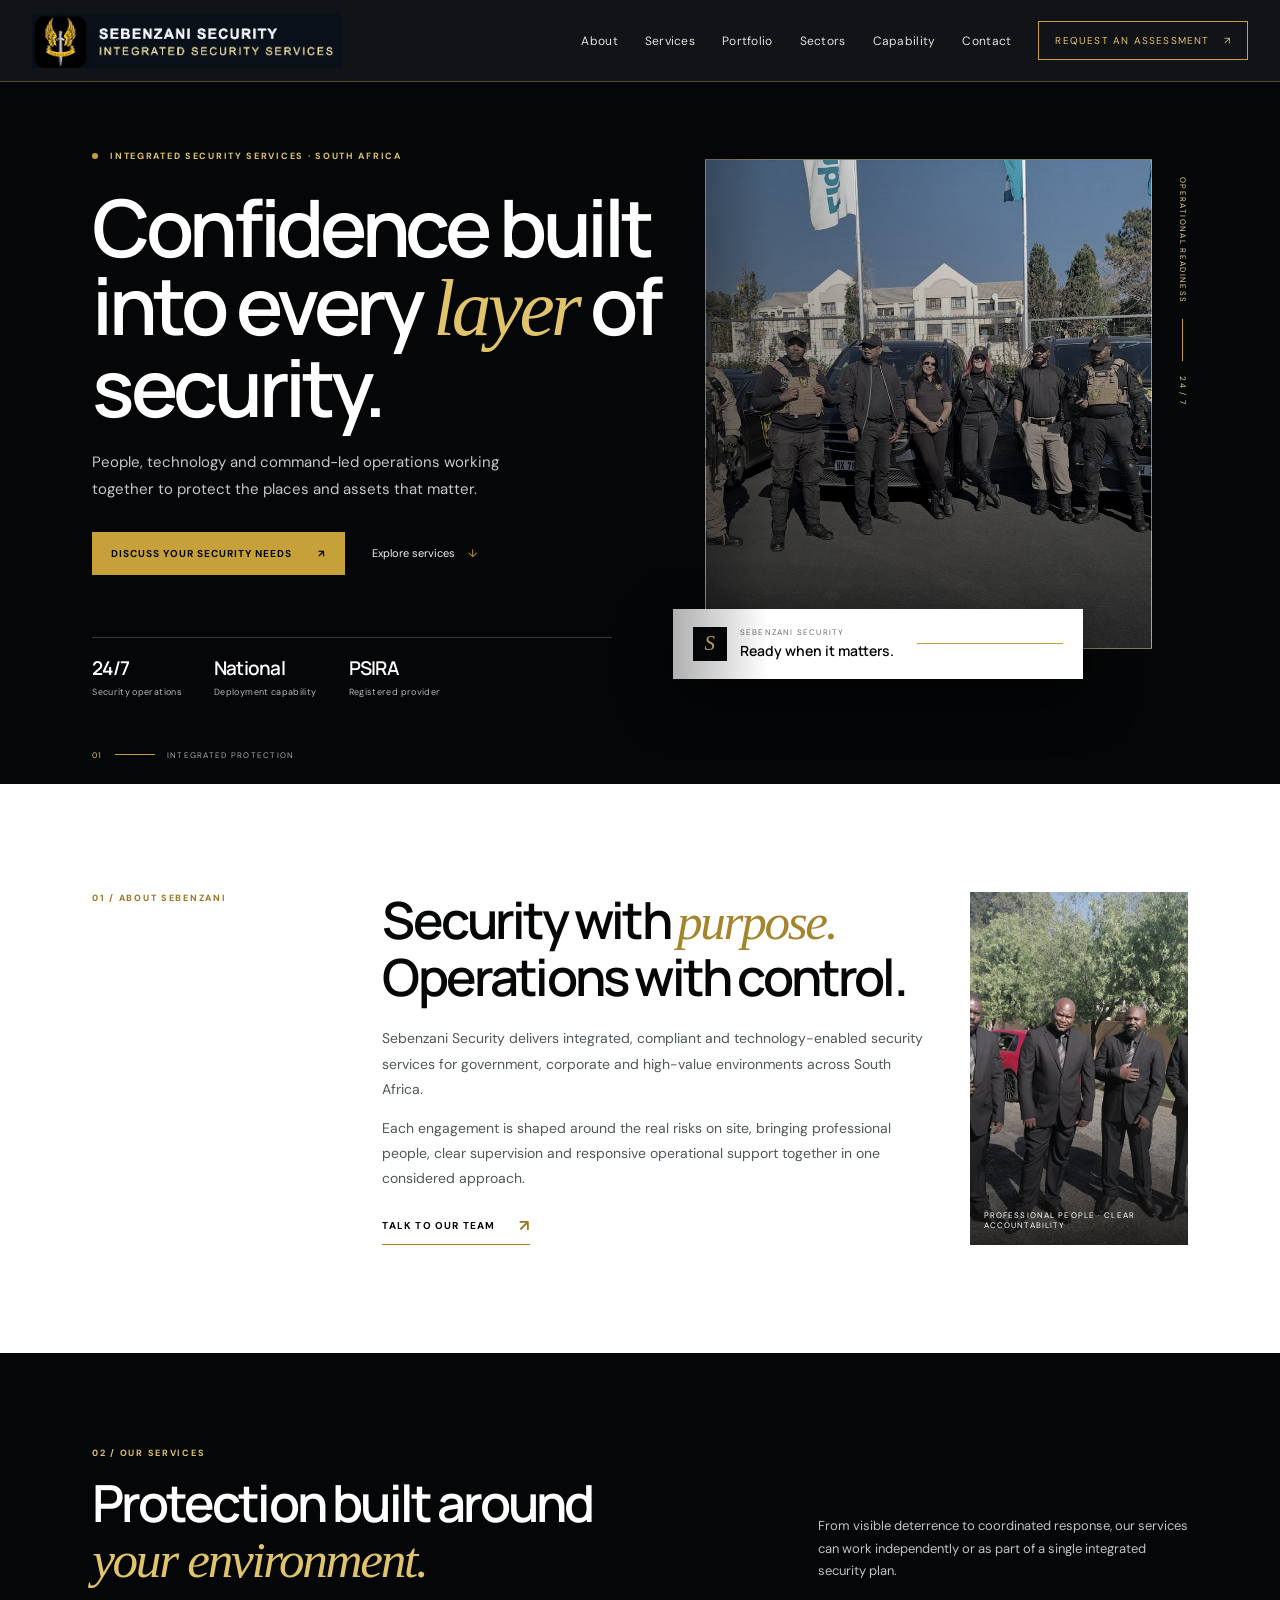
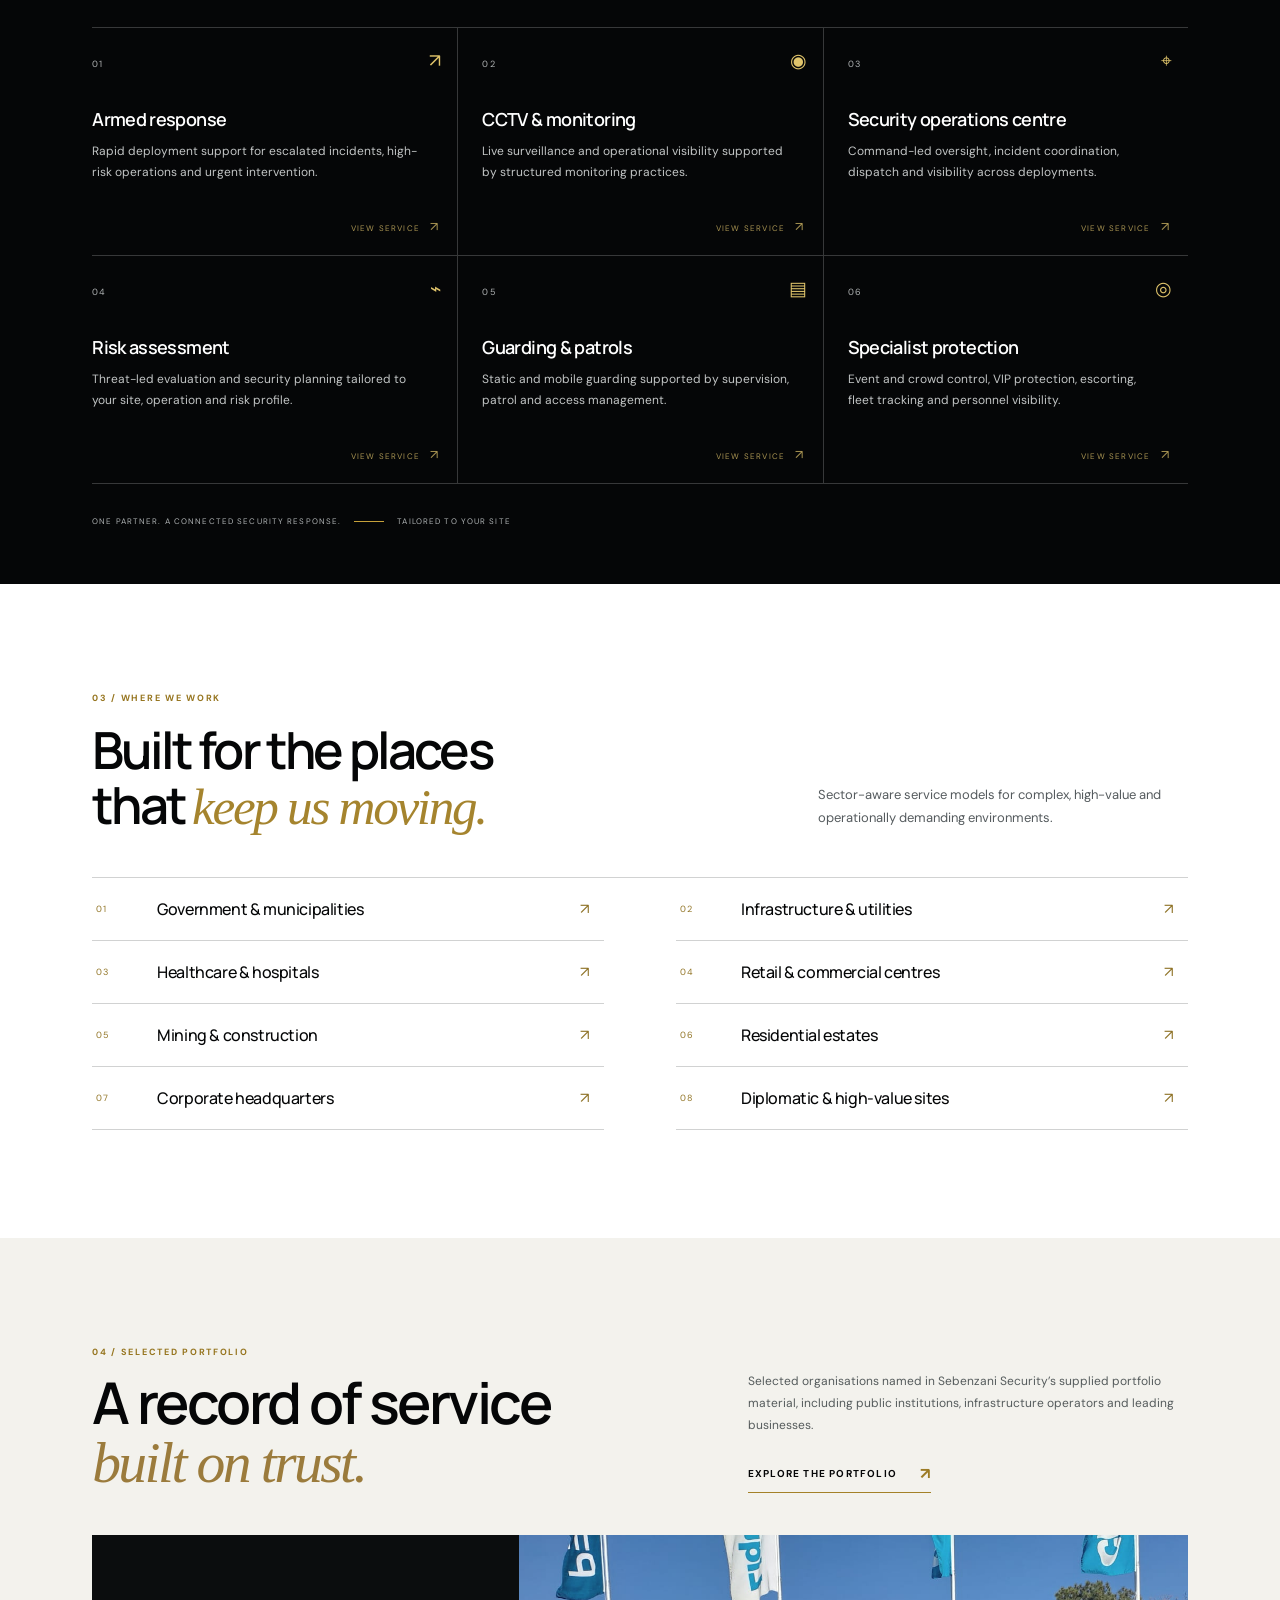
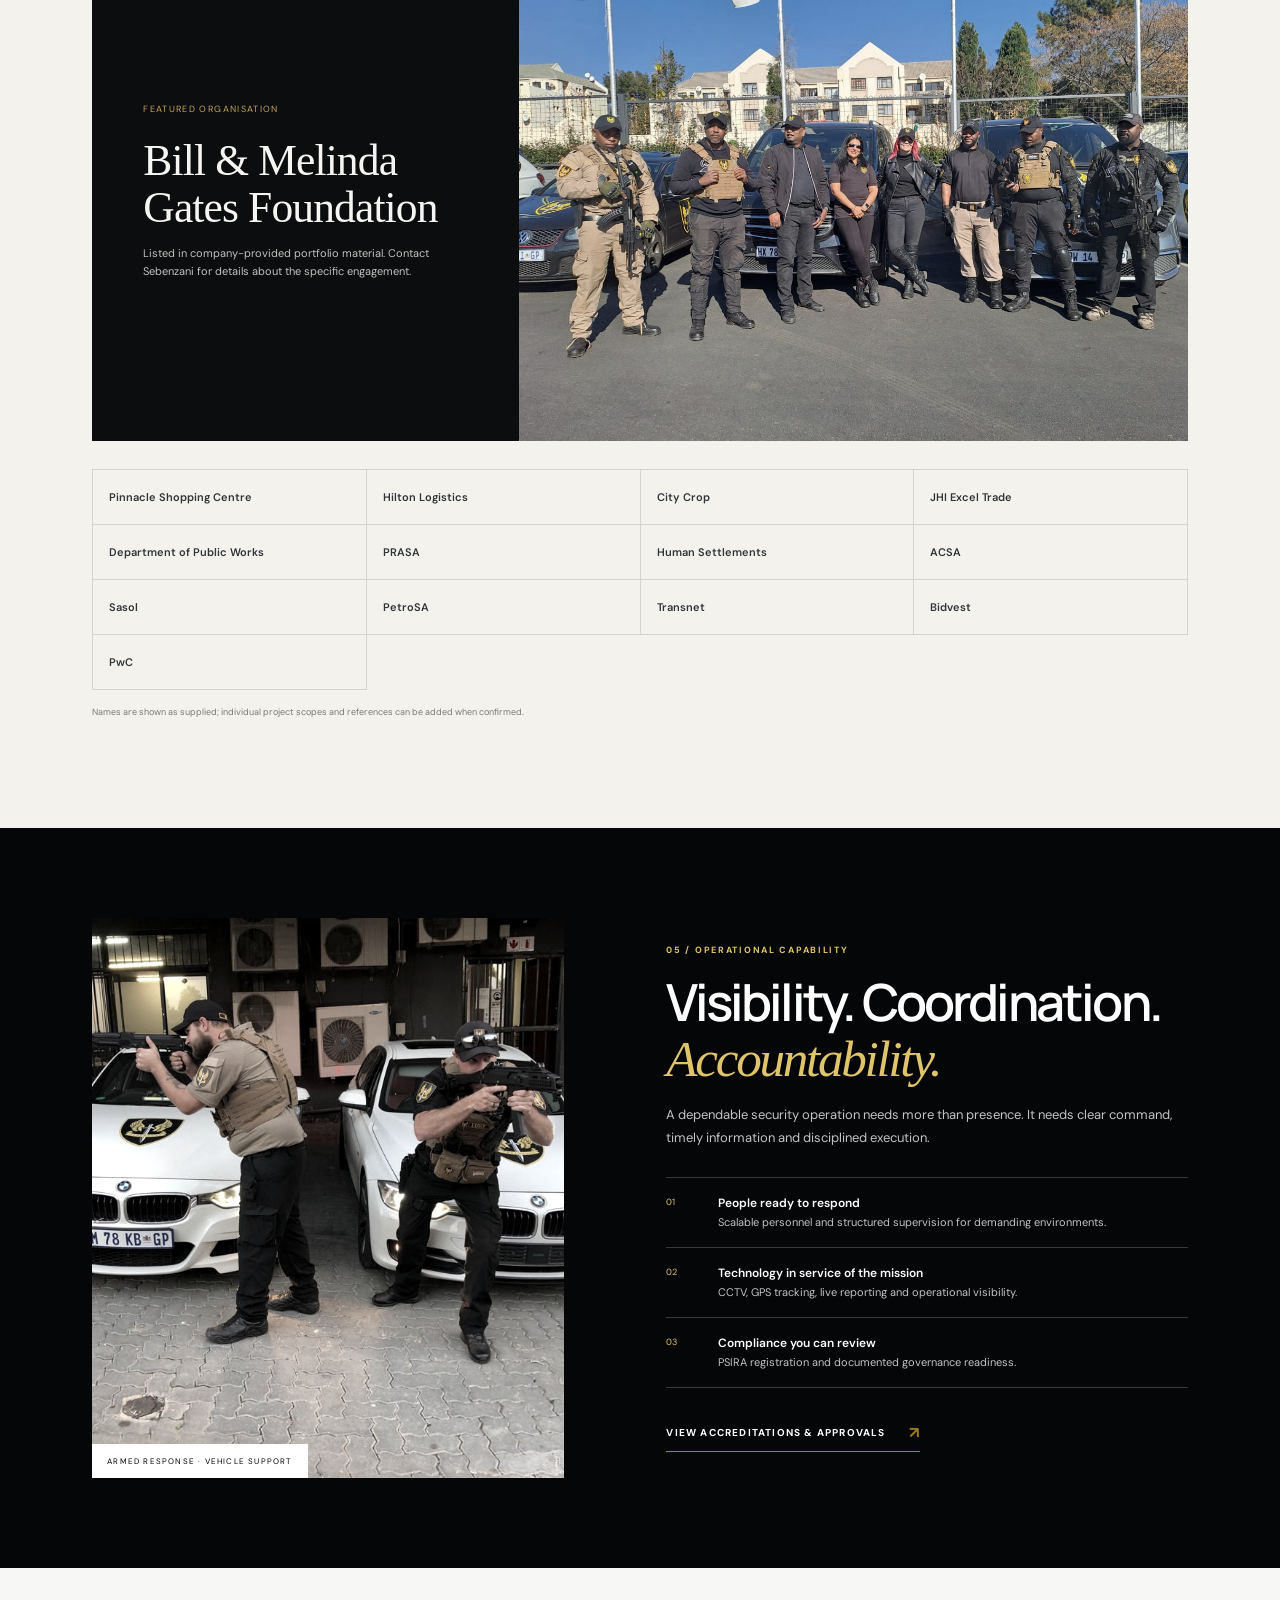
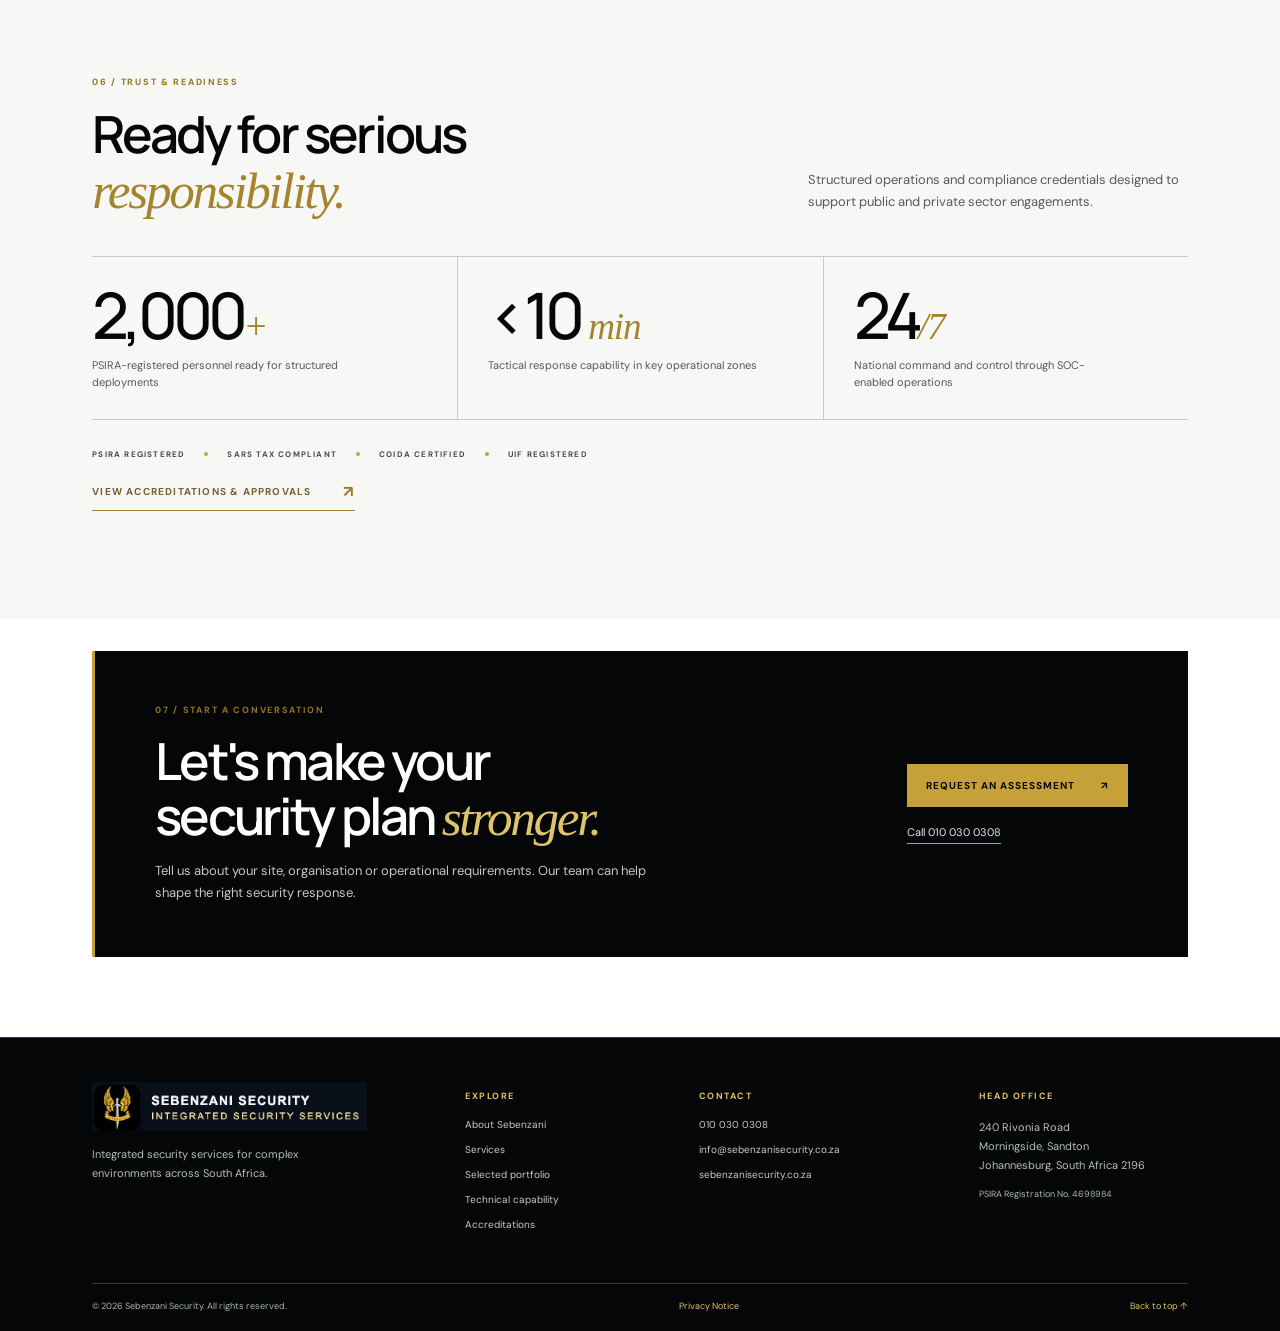
==== commit 3c1b9d98: "Add website security headers and privacy notice" ====
--- a/index.html
+++ b/index.html
@@ -97,7 +97,7 @@
   </main>
   <footer class="site-footer">
     <div class="footer-main"><div class="footer-brand"><img src="assets/logo-header.png" alt="Sebenzani Security"><p>Integrated security services for complex environments across South Africa.</p></div><div><h3>Explore</h3><a href="#about">About Sebenzani</a><a href="#services">Services</a><a href="#portfolio">Selected portfolio</a><a href="#capability">Technical capability</a><a href="assessment.html#accreditations">Accreditations</a></div><div><h3>Contact</h3><a href="tel:+27100300308">010 030 0308</a><a href="mailto:info@sebenzanisecurity.co.za">info@sebenzanisecurity.co.za</a><a href="https://sebenzanisecurity.co.za">sebenzanisecurity.co.za</a></div><div><h3>Head office</h3><p>240 Rivonia Road<br>Morningside, Sandton<br>Johannesburg, South Africa 2196</p><small>PSIRA Registration No. 4698984</small></div></div>
-    <div class="footer-bottom"><span>© <span id="year">2026</span> Sebenzani Security. All rights reserved.</span><a href="#home">Back to top ↑</a></div>
+    <div class="footer-bottom"><span>© <span id="year">2026</span> Sebenzani Security. All rights reserved.</span><a href="privacy.html">Privacy Notice</a><a href="#home">Back to top ↑</a></div>
   </footer>
   <script src="script.js"></script>
 </body>
--- a/styles.css
+++ b/styles.css
@@ -20,4 +20,3 @@
 
 /* Quiet, purposeful interaction details */
 .site-nav>a:not(.nav-cta){position:relative}.site-nav>a:not(.nav-cta)::after{content:"";position:absolute;left:0;right:100%;bottom:-7px;height:1px;background:var(--gold-light);transition:right .24s ease}.site-nav>a:not(.nav-cta):hover::after,.site-nav>a:not(.nav-cta):focus-visible::after{right:0}.button{position:relative;overflow:hidden;isolation:isolate;transition:transform .24s cubic-bezier(.2,.7,.2,1),background .25s,color .25s,box-shadow .25s}.button::after{content:"";position:absolute;top:-60%;bottom:-60%;left:-45%;width:28%;background:linear-gradient(90deg,transparent,rgba(255,255,255,.32),transparent);transform:translateX(-180%) skewX(-18deg);transition:transform .65s cubic-bezier(.2,.7,.2,1);z-index:0;pointer-events:none}.button:hover::after,.button:focus-visible::after{transform:translateX(650%) skewX(-18deg)}.button:active,.nav-cta:active{transform:scale(.975)}.button-gold:hover{box-shadow:0 9px 24px rgba(198,161,58,.2)}.service-card::before{content:"";position:absolute;left:0;top:0;height:2px;width:0;background:var(--gold-light);transition:width .3s cubic-bezier(.2,.7,.2,1)}.service-card:hover::before,.service-card:focus-within::before{width:100%}.service-card>a{transition:opacity .2s,transform .22s}.service-card:hover>a{transform:translateX(4px)}.arrow-link span{transition:transform .2s}.arrow-link:hover span{transform:translate(3px,-2px)}.accreditation-slots>a{position:relative}.accreditation-slots>a::after{content:"";position:absolute;left:0;bottom:0;width:0;height:2px;background:var(--gold-light);transition:width .28s}.accreditation-slots>a:hover::after,.accreditation-slots>a:focus-visible::after{width:100%}.portfolio-name-grid span{cursor:default}
-.page-transition{position:fixed;inset:0;z-index:9999;pointer-events:none;display:grid;place-items:center;background:#070809;transform:translateY(-105%);will-change:transform}.page-transition.is-leaving{transform:translateY(0);transition:transform .36s cubic-bezier(.76,0,.24,1)}.page-transition.is-arriving{animation:pageReveal .52s cubic-bezier(.76,0,.24,1) both}.page-transition-mark{display:flex;align-items:center;gap:14px;color:#eeeae0;font-size:10px;font-weight:600;letter-spacing:.22em;text-transform:uppercase}.page-transition-mark i{width:35px;height:1px;background:var(--gold-light);position:relative}.page-transition-mark i::after{content:"";position:absolute;right:0;top:-2px;width:5px;height:5px;border-radius:50%;background:var(--gold-light)}@keyframes pageReveal{0%{transform:translateY(0)}100%{transform:translateY(-105%)}}@media(prefers-reduced-motion:reduce){.page-transition.is-arriving{animation:none;transform:translateY(-105%)}.page-transition.is-leaving{transition:none}}
